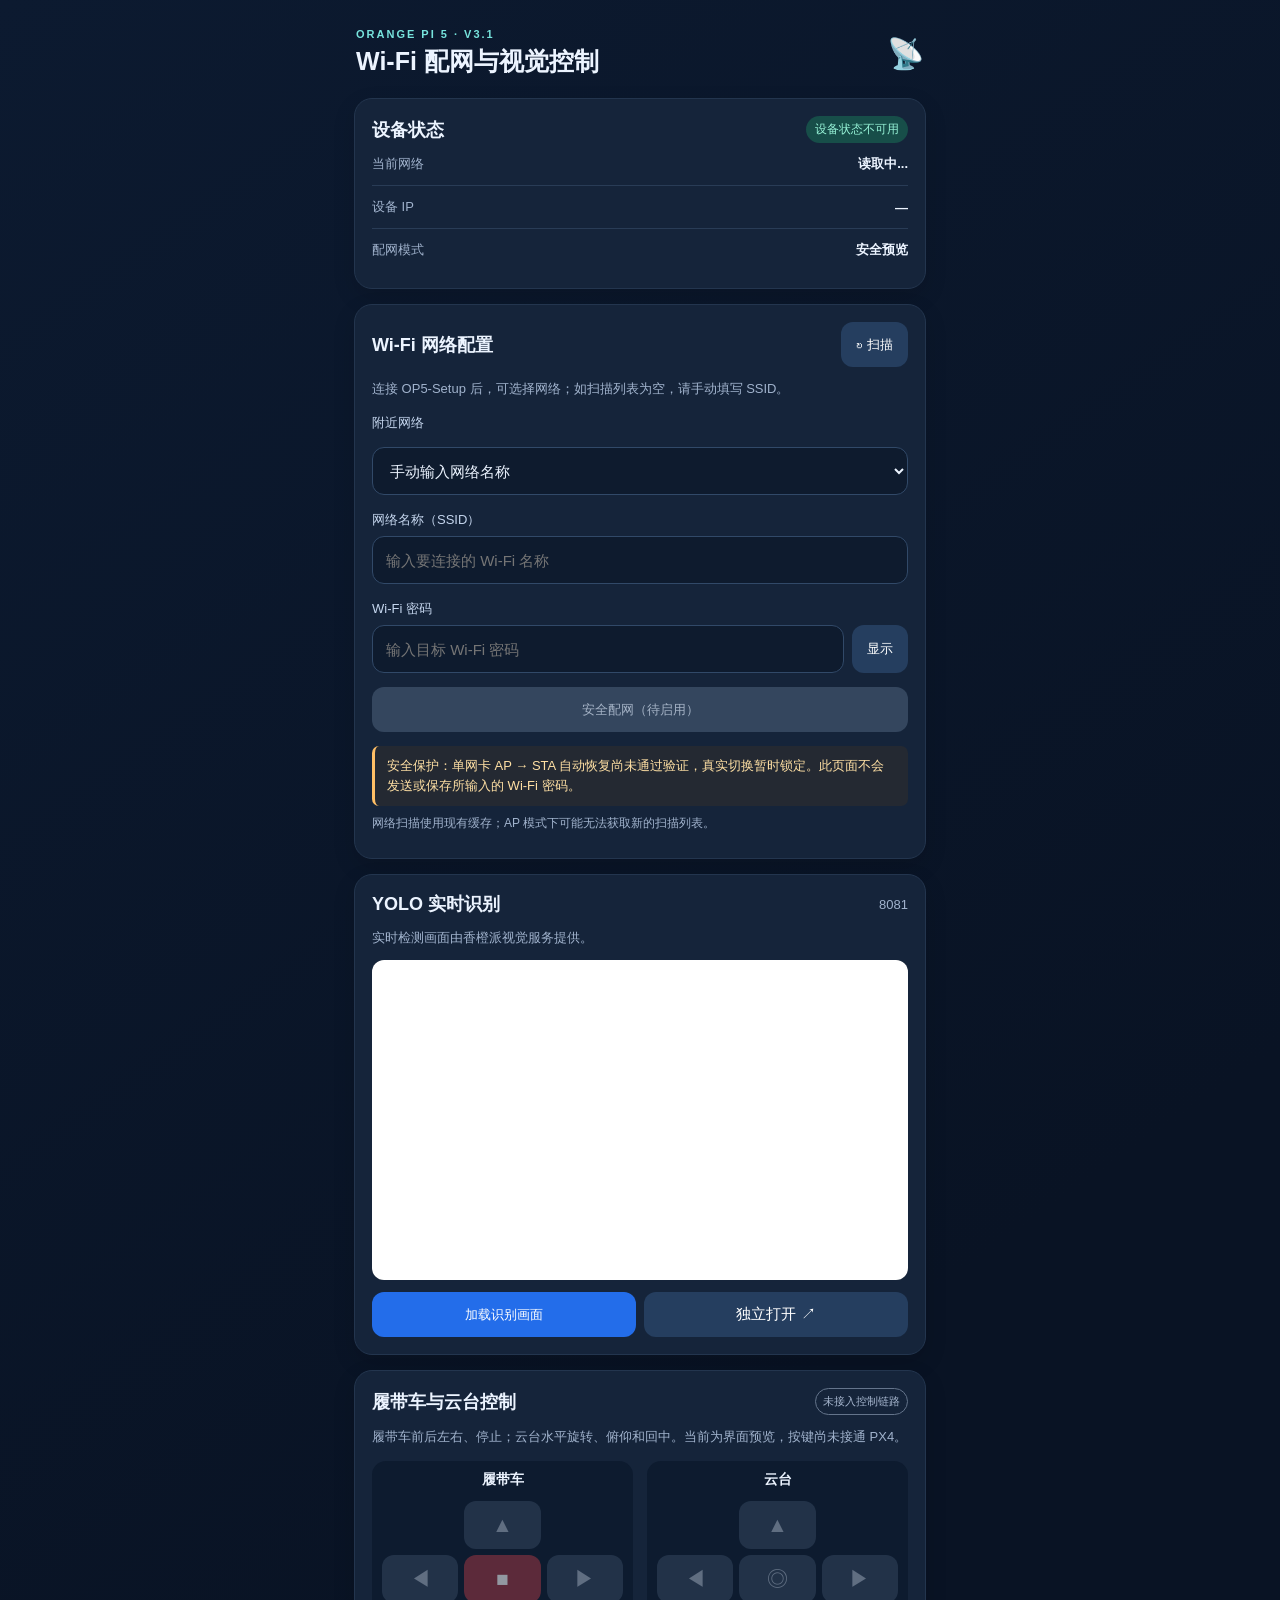
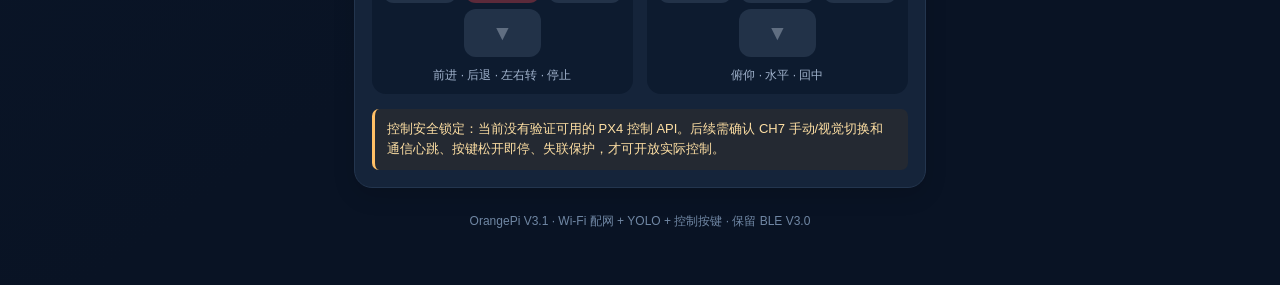
==== index_v31.html @ a2b79d65 "Add files via upload" ====
<!doctype html>
<html lang="zh-CN"><head><meta charset="utf-8"><meta name="viewport" content="width=device-width,initial-scale=1,viewport-fit=cover"><meta name="theme-color" content="#0a1425"><title>OrangePi Connect V3.1</title>
<style>
:root{color-scheme:dark;--bg:#091426;--card:#15243a;--field:#0e1b2e;--text:#ecf4ff;--muted:#a1b3cd;--accent:#4b92ff;--line:#293c56}*{box-sizing:border-box}body{margin:0;background:linear-gradient(145deg,#0c1a30,#091324 70%);color:var(--text);font:15px -apple-system,BlinkMacSystemFont,"Segoe UI",sans-serif}.wrap{max-width:600px;margin:auto;padding:20px 14px 45px}.top{display:flex;justify-content:space-between;align-items:center;margin:8px 2px 20px}.eyebrow{color:#77e4dd;letter-spacing:2px;font-size:11px;font-weight:700}h1{font-size:25px;margin:5px 0 0}h2{font-size:18px;margin:0 0 16px}.ico{font-size:30px}.card{background:var(--card);border:1px solid #23354e;border-radius:18px;margin-bottom:15px;padding:17px;box-shadow:0 8px 22px #0002}.bar{display:flex;align-items:center;justify-content:space-between;gap:12px}.muted{color:var(--muted);font-size:13px}.pill{padding:5px 9px;background:#174e49;color:#96f2d6;border-radius:999px;font-size:12px}.stat{padding:12px 0;border-bottom:1px solid var(--line)}.stat:last-child{border:0}.stat strong{font-size:13px;text-align:right;max-width:65%;overflow-wrap:anywhere}label{display:block;font-size:13px;color:#c5d6ee;margin:16px 0 7px}input,select{background:var(--field);border:1px solid #314968;border-radius:12px;color:var(--text);padding:13px;font:inherit;width:100%;min-height:48px}input:focus,select:focus{outline:2px solid var(--accent)}button,.btn{border:0;border-radius:12px;padding:13px 15px;color:white;background:#236dea;font:600 14px inherit;min-height:45px;cursor:pointer;text-decoration:none;text-align:center;display:inline-flex;align-items:center;justify-content:center;gap:6px}button.secondary,.btn.secondary{background:#253e5f}button:disabled{background:#34465e;color:#a4b2c5;cursor:not-allowed}.full{width:100%;margin-top:14px}.hint{border-left:3px solid #ffbf66;padding:10px 12px;background:#43352155;border-radius:7px;color:#ffe0a4;font-size:13px;line-height:1.55;margin-top:14px}.mini{font-size:12px;color:var(--muted);margin:9px 0}.actions{display:flex;gap:8px}.actions>*{flex:1}.video{background:#08101d;min-height:188px;border-radius:12px;overflow:hidden;display:grid;place-items:center;color:var(--muted);margin:12px 0}.video iframe{height:260px;width:100%;border:0}.links{display:grid;grid-template-columns:1fr 1fr;gap:9px}.log{font:12px/1.6 ui-monospace,SFMono-Regular,monospace;color:#b6c9e4;white-space:pre-wrap;max-height:175px;overflow:auto}footer{text-align:center;color:#7087a4;font-size:12px;padding:10px}#pwview{display:flex;gap:8px}#pwview input{flex:1;min-width:0}#pwview button{flex:0 0 auto}#netlist{margin-top:8px}#netlist option{background:#0e1b2e}@media(max-width:370px){.links{grid-template-columns:1fr}h1{font-size:22px}}

.control-status{font-size:11px;border:1px solid #64748b;color:#a6b6ce;padding:5px 7px;border-radius:999px;white-space:nowrap}
.control-grid{display:grid;grid-template-columns:repeat(2,minmax(0,1fr));gap:14px;margin:15px 0}.control-group{border-radius:14px;background:#0d1b2f;padding:10px;text-align:center}.control-group h3{font-size:14px;font-weight:650;margin:0 0 12px}.control-group .mini{text-align:center;margin:10px 0 0}.dpad{display:grid;grid-template-columns:repeat(3,minmax(0,1fr));grid-template-rows:repeat(3,48px);gap:6px}.pad{min-height:0;min-width:0;width:100%;padding:0;font-size:21px;touch-action:none;user-select:none}.pad-up{grid-area:1/2}.pad-left{grid-area:2/1}.pad-mid{grid-area:2/2}.pad-right{grid-area:2/3}.pad-down{grid-area:3/2}.pad.stop{background:#9d3743;color:white}.pad:disabled{opacity:.55;cursor:not-allowed}.video iframe{height:320px}@media(max-width:390px){.control-grid{gap:8px}.control-group{padding:8px}.dpad{gap:4px;grid-template-rows:repeat(3,43px)}.pad{font-size:19px}}
</style></head><body><main class="wrap"><div class="top"><div><div class="eyebrow">ORANGE PI 5 · V3.1</div><h1>Wi-Fi 配网与视觉控制</h1></div><div class="ico">📡</div></div>
<section class="card"><div class="bar"><h2 style="margin:0">设备状态</h2><span id="chip" class="pill">检测中</span></div><div class="stat bar"><span class="muted">当前网络</span><strong id="network">读取中...</strong></div><div class="stat bar"><span class="muted">设备 IP</span><strong id="ip">—</strong></div><div class="stat bar"><span class="muted">配网模式</span><strong id="mode">安全预览</strong></div></section>
<section class="card"><div class="bar"><h2 style="margin:0">Wi-Fi 网络配置</h2><button class="secondary" id="scan" type="button">↻ 扫描</button></div><p class="muted">连接 OP5-Setup 后，可选择网络；如扫描列表为空，请手动填写 SSID。</p><label for="netlist">附近网络</label><select id="netlist"><option value="">手动输入网络名称</option></select><label for="ssid">网络名称（SSID）</label><input id="ssid" placeholder="输入要连接的 Wi-Fi 名称" autocomplete="off"><label for="password">Wi-Fi 密码</label><div id="pwview"><input id="password" type="password" placeholder="输入目标 Wi-Fi 密码" autocomplete="off"><button id="eye" class="secondary" type="button">显示</button></div><button id="connect" class="full" disabled>安全配网（待启用）</button><div class="hint">安全保护：单网卡 AP → STA 自动恢复尚未通过验证，真实切换暂时锁定。此页面不会发送或保存所输入的 Wi-Fi 密码。</div><p id="scanNotice" class="mini">网络扫描使用现有缓存；AP 模式下可能无法获取新的扫描列表。</p></section>
<section class="card"><div class="bar"><h2 style="margin:0">YOLO 实时识别</h2><span class="muted">8081</span></div><p class="muted">实时检测画面由香橙派视觉服务提供。</p><div class="video" id="video"><span>正在加载 YOLO 实时画面…</span></div><div class="actions"><button type="button" id="loadYolo">加载识别画面</button><a id="openYolo" class="btn secondary" target="_blank" rel="noopener">独立打开 ↗</a></div></section>

<section class="card" id="controls"><div class="bar"><h2 style="margin:0">履带车与云台控制</h2><span class="control-status" id="controlStatus">未接入控制链路</span></div>
<p class="muted">履带车前后左右、停止；云台水平旋转、俯仰和回中。当前为界面预览，按键尚未接通 PX4。</p>
<div class="control-grid">
  <div class="control-group"><h3>履带车</h3><div class="dpad">
    <button class="pad pad-up" data-control="vehicle_forward" disabled aria-label="履带车前进">▲</button>
    <button class="pad pad-left" data-control="vehicle_left" disabled aria-label="履带车左转">◀</button>
    <button class="pad pad-mid stop" data-control="stop" disabled aria-label="履带车停止">■</button>
    <button class="pad pad-right" data-control="vehicle_right" disabled aria-label="履带车右转">▶</button>
    <button class="pad pad-down" data-control="vehicle_reverse" disabled aria-label="履带车后退">▼</button>
  </div><p class="mini">前进 · 后退 · 左右转 · 停止</p></div>
  <div class="control-group"><h3>云台</h3><div class="dpad">
    <button class="pad pad-up" data-control="gimbal_up" disabled aria-label="云台向上">▲</button>
    <button class="pad pad-left" data-control="gimbal_left" disabled aria-label="云台向左">◀</button>
    <button class="pad pad-mid" data-control="gimbal_center" disabled aria-label="云台回中">◎</button>
    <button class="pad pad-right" data-control="gimbal_right" disabled aria-label="云台向右">▶</button>
    <button class="pad pad-down" data-control="gimbal_down" disabled aria-label="云台向下">▼</button>
  </div><p class="mini">俯仰 · 水平 · 回中</p></div>
</div>
<div class="hint">控制安全锁定：当前没有验证可用的 PX4 控制 API。后续需确认 CH7 手动/视觉切换和通信心跳、按键松开即停、失联保护，才可开放实际控制。</div>
</section>
<footer>OrangePi V3.1 · Wi-Fi 配网 + YOLO + 控制按键 · 保留 BLE V3.0</footer></main>
<script>
const $=s=>document.querySelector(s);let address=location.hostname;
function log(s){console.info('[V3.1]',s)}
function endpoints(ip){let host=address || ip; return {yolo:`http://${host}:8081/`,video:`http://${host}:8081/video`}}
function setLinks(ip){let u=endpoints(ip);$('#openYolo').href=u.yolo;$('#loadYolo').onclick=()=>{const f=document.createElement('iframe');f.title='YOLO识别画面';f.loading='lazy';f.src=u.yolo;$('#video').replaceChildren(f);log('已请求加载 YOLO 实时画面')}}
async function refresh(){try{let r=await fetch('/api/status',{cache:'no-store'});if(!r.ok)throw Error('status '+r.status);let s=await r.json();$('#network').textContent=s.connection||'未连接';$('#ip').textContent=s.ip||'未获取';$('#chip').textContent=s.wifi_active?'运行正常':'网络未连接';$('#mode').textContent=s.switch_enabled?'已启用':'安全预览';setLinks(s.ip); }catch(e){$('#chip').textContent='设备状态不可用';log('读取设备状态失败：'+e.message)}}
$('#scan').onclick=async()=>{log('读取可用 Wi-Fi 列表');try{let r=await fetch('/api/networks');let s=await r.json();$('#netlist').replaceChildren(new Option('手动输入网络名称',''));(s.networks||[]).forEach(n=>$('#netlist').add(new Option(`${n.ssid} · ${n.signal}% · ${n.security}`,n.ssid)));$('#scanNotice').textContent=s.notice||`列表包含 ${s.networks.length} 个网络`; }catch(e){$('#scanNotice').textContent='网络扫描暂不可用，可手动输入网络名';log('扫描失败')}};
$('#netlist').onchange=e=>{if(e.target.value)$('#ssid').value=e.target.value};$('#eye').onclick=()=>{let x=$('#password');x.type=x.type==='password'?'text':'password';$('#eye').textContent=x.type==='password'?'显示':'隐藏'};setLinks();$('#loadYolo').click();refresh();setInterval(refresh,7000);
</script></body></html>
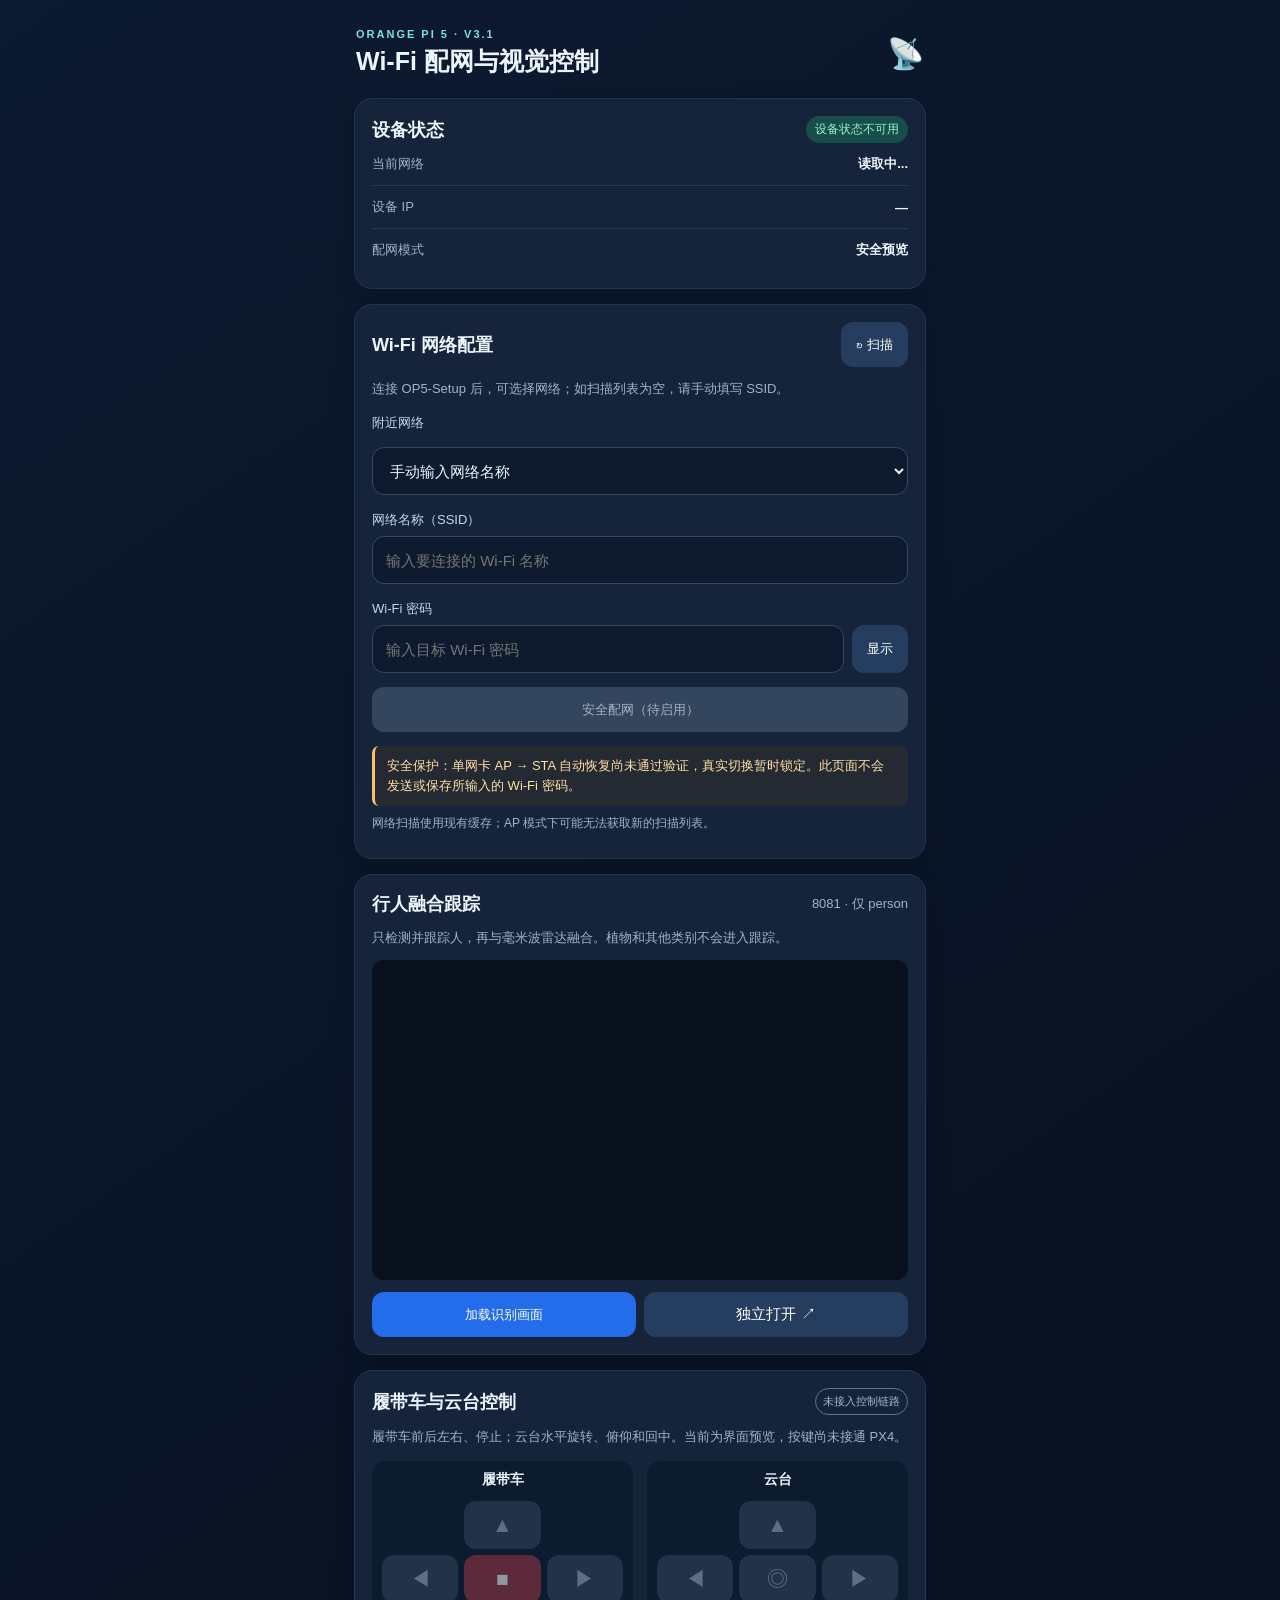
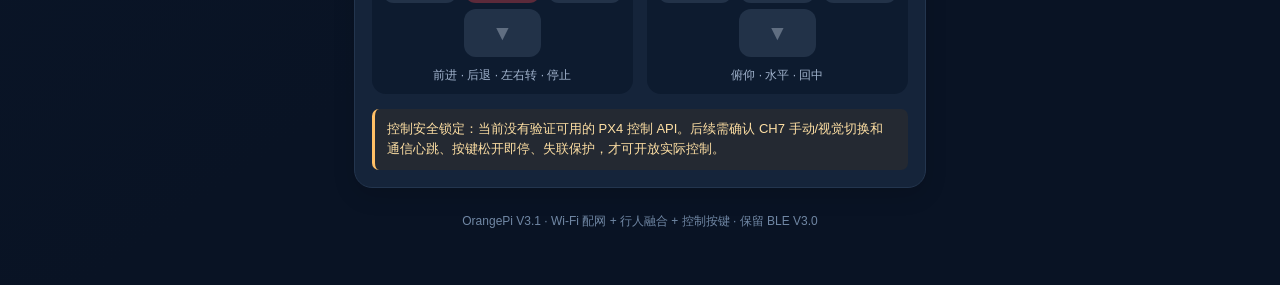
==== commit 61aab9bd: "Add person-only radar-vision fusion for Orange Pi 5. The previous tree only embedded a YOLO preview " ====
--- a/index_v31.html
+++ b/index_v31.html
@@ -8,7 +8,7 @@
 </style></head><body><main class="wrap"><div class="top"><div><div class="eyebrow">ORANGE PI 5 · V3.1</div><h1>Wi-Fi 配网与视觉控制</h1></div><div class="ico">📡</div></div>
 <section class="card"><div class="bar"><h2 style="margin:0">设备状态</h2><span id="chip" class="pill">检测中</span></div><div class="stat bar"><span class="muted">当前网络</span><strong id="network">读取中...</strong></div><div class="stat bar"><span class="muted">设备 IP</span><strong id="ip">—</strong></div><div class="stat bar"><span class="muted">配网模式</span><strong id="mode">安全预览</strong></div></section>
 <section class="card"><div class="bar"><h2 style="margin:0">Wi-Fi 网络配置</h2><button class="secondary" id="scan" type="button">↻ 扫描</button></div><p class="muted">连接 OP5-Setup 后，可选择网络；如扫描列表为空，请手动填写 SSID。</p><label for="netlist">附近网络</label><select id="netlist"><option value="">手动输入网络名称</option></select><label for="ssid">网络名称（SSID）</label><input id="ssid" placeholder="输入要连接的 Wi-Fi 名称" autocomplete="off"><label for="password">Wi-Fi 密码</label><div id="pwview"><input id="password" type="password" placeholder="输入目标 Wi-Fi 密码" autocomplete="off"><button id="eye" class="secondary" type="button">显示</button></div><button id="connect" class="full" disabled>安全配网（待启用）</button><div class="hint">安全保护：单网卡 AP → STA 自动恢复尚未通过验证，真实切换暂时锁定。此页面不会发送或保存所输入的 Wi-Fi 密码。</div><p id="scanNotice" class="mini">网络扫描使用现有缓存；AP 模式下可能无法获取新的扫描列表。</p></section>
-<section class="card"><div class="bar"><h2 style="margin:0">YOLO 实时识别</h2><span class="muted">8081</span></div><p class="muted">实时检测画面由香橙派视觉服务提供。</p><div class="video" id="video"><span>正在加载 YOLO 实时画面…</span></div><div class="actions"><button type="button" id="loadYolo">加载识别画面</button><a id="openYolo" class="btn secondary" target="_blank" rel="noopener">独立打开 ↗</a></div></section>
+<section class="card"><div class="bar"><h2 style="margin:0">行人融合跟踪</h2><span class="muted">8081 · 仅 person</span></div><p class="muted">只检测并跟踪人，再与毫米波雷达融合。植物和其他类别不会进入跟踪。</p><div class="video" id="video"><span>正在加载行人融合画面…</span></div><div class="actions"><button type="button" id="loadYolo">加载识别画面</button><a id="openYolo" class="btn secondary" target="_blank" rel="noopener">独立打开 ↗</a></div></section>
 
 <section class="card" id="controls"><div class="bar"><h2 style="margin:0">履带车与云台控制</h2><span class="control-status" id="controlStatus">未接入控制链路</span></div>
 <p class="muted">履带车前后左右、停止；云台水平旋转、俯仰和回中。当前为界面预览，按键尚未接通 PX4。</p>
@@ -30,12 +30,12 @@
 </div>
 <div class="hint">控制安全锁定：当前没有验证可用的 PX4 控制 API。后续需确认 CH7 手动/视觉切换和通信心跳、按键松开即停、失联保护，才可开放实际控制。</div>
 </section>
-<footer>OrangePi V3.1 · Wi-Fi 配网 + YOLO + 控制按键 · 保留 BLE V3.0</footer></main>
+<footer>OrangePi V3.1 · Wi-Fi 配网 + 行人融合 + 控制按键 · 保留 BLE V3.0</footer></main>
 <script>
 const $=s=>document.querySelector(s);let address=location.hostname;
 function log(s){console.info('[V3.1]',s)}
 function endpoints(ip){let host=address || ip; return {yolo:`http://${host}:8081/`,video:`http://${host}:8081/video`}}
-function setLinks(ip){let u=endpoints(ip);$('#openYolo').href=u.yolo;$('#loadYolo').onclick=()=>{const f=document.createElement('iframe');f.title='YOLO识别画面';f.loading='lazy';f.src=u.yolo;$('#video').replaceChildren(f);log('已请求加载 YOLO 实时画面')}}
+function setLinks(ip){let u=endpoints(ip);$('#openYolo').href=u.yolo;$('#loadYolo').onclick=()=>{const f=document.createElement('iframe');f.title='行人融合画面';f.loading='lazy';f.src=u.yolo;$('#video').replaceChildren(f);log('已请求加载行人融合画面')}}
 async function refresh(){try{let r=await fetch('/api/status',{cache:'no-store'});if(!r.ok)throw Error('status '+r.status);let s=await r.json();$('#network').textContent=s.connection||'未连接';$('#ip').textContent=s.ip||'未获取';$('#chip').textContent=s.wifi_active?'运行正常':'网络未连接';$('#mode').textContent=s.switch_enabled?'已启用':'安全预览';setLinks(s.ip); }catch(e){$('#chip').textContent='设备状态不可用';log('读取设备状态失败：'+e.message)}}
 $('#scan').onclick=async()=>{log('读取可用 Wi-Fi 列表');try{let r=await fetch('/api/networks');let s=await r.json();$('#netlist').replaceChildren(new Option('手动输入网络名称',''));(s.networks||[]).forEach(n=>$('#netlist').add(new Option(`${n.ssid} · ${n.signal}% · ${n.security}`,n.ssid)));$('#scanNotice').textContent=s.notice||`列表包含 ${s.networks.length} 个网络`; }catch(e){$('#scanNotice').textContent='网络扫描暂不可用，可手动输入网络名';log('扫描失败')}};
 $('#netlist').onchange=e=>{if(e.target.value)$('#ssid').value=e.target.value};$('#eye').onclick=()=>{let x=$('#password');x.type=x.type==='password'?'text':'password';$('#eye').textContent=x.type==='password'?'显示':'隐藏'};setLinks();$('#loadYolo').click();refresh();setInterval(refresh,7000);
